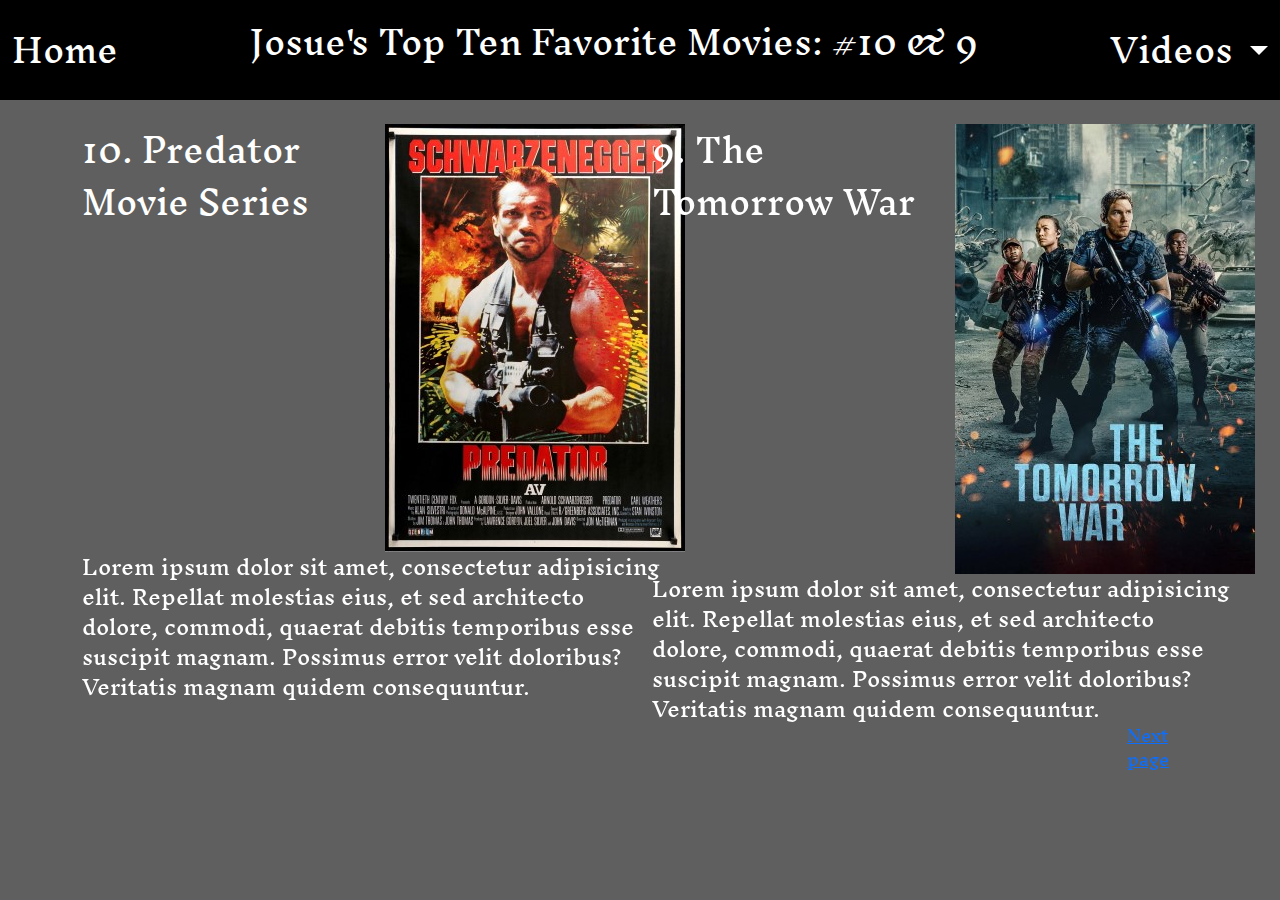
==== pages/pageJ1.html @ 3f0da2c7 "Josue Page 1 layout" ====
<!doctype html>
<html lang="en">

<head>
    <meta charset="utf-8">
    <meta name="viewport" content="width=device-width, initial-scale=1">
    <title>Josue's Top Ten Favorite Movies: #10 & 9</title>
    <link href="https://cdn.jsdelivr.net/npm/bootstrap@5.3.3/dist/css/bootstrap.min.css" rel="stylesheet"
        integrity="sha384-QWTKZyjpPEjISv5WaRU9OFeRpok6YctnYmDr5pNlyT2bRjXh0JMhjY6hW+ALEwIH" crossorigin="anonymous">
    <link rel="stylesheet" href="../style/Jstyles.css">
    <link rel="preconnect" href="https://fonts.googleapis.com">
    <link rel="preconnect" href="https://fonts.gstatic.com" crossorigin>
    <link href="https://fonts.googleapis.com/css2?family=Inknut+Antiqua:wght@300;400;500;600;700;800;900&display=swap"
        rel="stylesheet">
</head>

<body class="inknut-antiqua-regular">
    <nav class="navbar">
        <div class="container-fluid medium-font">
            <a class="nav-link active white-font" href="/index.html">Home</a>

            <p class="white-font ">Josue's Top Ten Favorite Movies: #10 & 9</p>

            <a class="nav-link dropdown-toggle white-font" href="#" role="button" data-bs-toggle="dropdown"
                aria-expanded="false">Videos
            </a>
            <ul class="dropdown-menu dropdown-menu-end">
                <li><a class="dropdown-item" href="https://youtu.be/-B8uBJCnwyw">Predator 2</a></li>
                <li><a class="dropdown-item" href="https://youtu.be/uzqYqoVoU74">Predators</a></li>
                <li><a class="dropdown-item" href="https://youtu.be/VPI9E-wNK8s">The Predator</a></li>
                <li><a class="dropdown-item" href="https://youtu.be/wZ7LytagKlc">Prey</a></li>
                <li>
                    <hr class="dropdown-divider">
                </li>
                <li><a class="dropdown-item" href="https://youtu.be/Cld40qD7HcY">Alien vs Predator</a></li>
                <li><a class="dropdown-item" href="#">Alien vs Predator 2 (No trailer available)</a></li>
            </ul>
            </li>
        </div>
    </nav>

    <br>

    <div class="container white-font">
        <div class="row">
            <div class="col-6">
                <div class="row item-slot-width">
                    <div class="col-6 medium-font">10. Predator Movie Series </div>
                    <div class="col-6"><img src="../assets/Josue/Predator/Predator Movie Poster 1.jpg"
                            alt="Top half of Predator movie poster." width="300px"></div>
                    <div class="col-6"><iframe width="300px" height="auto"
                            src="https://www.youtube.com/embed/Vo3FmkleTEQ"
                            title="Predator | #TBT Trailer | 20th Century FOX" frameborder="0"
                            allow="accelerometer; autoplay; clipboard-write; encrypted-media; gyroscope; picture-in-picture; web-share"
                            referrerpolicy="strict-origin-when-cross-origin" allowfullscreen></iframe></div>
                    <div class="col-6"><img src="../assets/Josue/Predator/Predator Movie Poster 2.jpg"
                            alt="Bottom half of ___ movie poster." width="300px"></div>
                    <div class="col-12 small-font">Lorem ipsum dolor sit amet, consectetur adipisicing elit. Repellat
                        molestias eius, et sed architecto dolore, commodi, quaerat debitis temporibus esse suscipit
                        magnam. Possimus error velit doloribus? Veritatis magnam quidem consequuntur.</div>
                </div>
            </div>
            <div class="col-6">
                <div class="row item-slot-width">
                    <div class="col-6 medium-font">9. The Tomorrow War</div>
                    <div class="col-6"><img src="../assets/Josue/The Tomorrow War/The Tomorrow War Movie Poster 1.jpg"
                            alt="Top half of ___ movie poster."></div>
                    <div class="col-6"><iframe width="300" height="auto" src="https://www.youtube.com/embed/QPistcpGB8o"
                            title="THE TOMORROW WAR - Official Trailer | Prime Video" frameborder="0"
                            allow="accelerometer; autoplay; clipboard-write; encrypted-media; gyroscope; picture-in-picture; web-share"
                            referrerpolicy="strict-origin-when-cross-origin" allowfullscreen></iframe></div>
                    <div class="col-6"><img src="../assets/Josue/The Tomorrow War/The Tomorrow War Movie Poster 2.jpg"
                            alt="Bottom half of ___ movie poster."></div>
                    <div class="col-12 small-font">Lorem ipsum dolor sit amet, consectetur adipisicing elit. Repellat
                        molestias eius, et sed architecto dolore, commodi, quaerat debitis temporibus esse suscipit
                        magnam. Possimus error velit doloribus? Veritatis magnam quidem consequuntur.</div>
                </div>
            </div>
            <div class="col-12">
                <div class="row">
                    <!-- <div class="col-2"><a href=""></a></div> -->
                    <div class="col-11"></div>
                    <div class="col-1"><a href="./pageJ2.html">Next page</a></div>
                </div>
            </div>
        </div>
    </div>


    <script src="https://cdn.jsdelivr.net/npm/bootstrap@5.3.3/dist/js/bootstrap.bundle.min.js"
        integrity="sha384-YvpcrYf0tY3lHB60NNkmXc5s9fDVZLESaAA55NDzOxhy9GkcIdslK1eN7N6jIeHz"
        crossorigin="anonymous"></script>
</body>

</html>
---- style/Jstyles.css ----
.inknut-antiqua-regular {
  font-family: "Inknut Antiqua", serif;
  font-weight: 400;
  font-style: normal;
}

body {
  background-color: #5f5f5f;
}

.white-font {
  color: white;
}

.white-font:hover {
  color: rgba(255, 255, 255, 0.8);
}

.nav-link {
  color: white;
}


.small-font {
  font-size: 20px;
}

.medium-font {
  font-size: 32px;
  line-height: 52px;
}

.large-font {
  font-size: 128px;
}


nav div {
  height: 100px;
  background-color: black;
  margin-top: -8px;
  margin-bottom: -8px;
}

.item-slot-width {
  width: 606px;
}
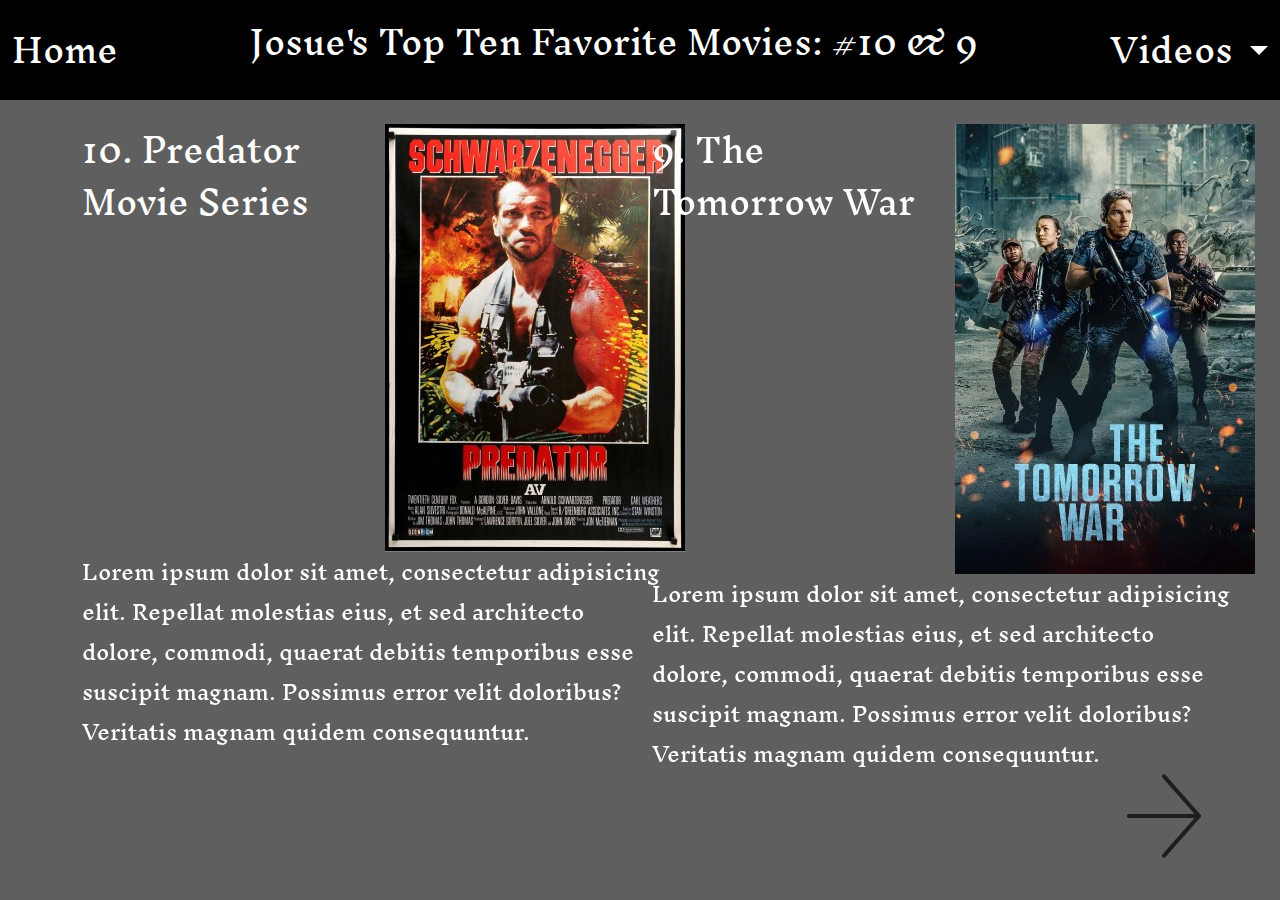
==== commit 6d124599: "Josue Page 2" ====
--- a/pages/pageJ1.html
+++ b/pages/pageJ1.html
@@ -17,14 +17,14 @@
 <body class="inknut-antiqua-regular">
     <nav class="navbar">
         <div class="container-fluid medium-font">
-            <a class="nav-link active white-font" href="/index.html">Home</a>
+            <a class="nav-link active white-font-click" href="/index.html">Home</a>
 
-            <p class="white-font ">Josue's Top Ten Favorite Movies: #10 & 9</p>
+            <p class="white-font">Josue's Top Ten Favorite Movies: #10 & 9</p>
 
-            <a class="nav-link dropdown-toggle white-font" href="#" role="button" data-bs-toggle="dropdown"
+            <a class="nav-link dropdown-toggle white-font-click" href="#" role="button" data-bs-toggle="dropdown"
                 aria-expanded="false">Videos
             </a>
-            <ul class="dropdown-menu dropdown-menu-end">
+            <ul class="dropdown-menu dropdown-menu-end small-font">
                 <li><a class="dropdown-item" href="https://youtu.be/-B8uBJCnwyw">Predator 2</a></li>
                 <li><a class="dropdown-item" href="https://youtu.be/uzqYqoVoU74">Predators</a></li>
                 <li><a class="dropdown-item" href="https://youtu.be/VPI9E-wNK8s">The Predator</a></li>
@@ -45,16 +45,16 @@
         <div class="row">
             <div class="col-6">
                 <div class="row item-slot-width">
-                    <div class="col-6 medium-font">10. Predator Movie Series </div>
+                    <div class="col-6 medium-font">10. Predator Movie Series</div>
                     <div class="col-6"><img src="../assets/Josue/Predator/Predator Movie Poster 1.jpg"
                             alt="Top half of Predator movie poster." width="300px"></div>
-                    <div class="col-6"><iframe width="300px" height="auto"
+                    <div class="col-6"><iframe width="300px" height="168.75px"
                             src="https://www.youtube.com/embed/Vo3FmkleTEQ"
                             title="Predator | #TBT Trailer | 20th Century FOX" frameborder="0"
                             allow="accelerometer; autoplay; clipboard-write; encrypted-media; gyroscope; picture-in-picture; web-share"
                             referrerpolicy="strict-origin-when-cross-origin" allowfullscreen></iframe></div>
                     <div class="col-6"><img src="../assets/Josue/Predator/Predator Movie Poster 2.jpg"
-                            alt="Bottom half of ___ movie poster." width="300px"></div>
+                            alt="Bottom half of Predator movie poster." width="300px"></div>
                     <div class="col-12 small-font">Lorem ipsum dolor sit amet, consectetur adipisicing elit. Repellat
                         molestias eius, et sed architecto dolore, commodi, quaerat debitis temporibus esse suscipit
                         magnam. Possimus error velit doloribus? Veritatis magnam quidem consequuntur.</div>
@@ -64,13 +64,14 @@
                 <div class="row item-slot-width">
                     <div class="col-6 medium-font">9. The Tomorrow War</div>
                     <div class="col-6"><img src="../assets/Josue/The Tomorrow War/The Tomorrow War Movie Poster 1.jpg"
-                            alt="Top half of ___ movie poster."></div>
-                    <div class="col-6"><iframe width="300" height="auto" src="https://www.youtube.com/embed/QPistcpGB8o"
+                            alt="Top half of The Tomorrow War movie poster."></div>
+                    <div class="col-6"><iframe width="300" height="168.75px"
+                            src="https://www.youtube.com/embed/QPistcpGB8o"
                             title="THE TOMORROW WAR - Official Trailer | Prime Video" frameborder="0"
                             allow="accelerometer; autoplay; clipboard-write; encrypted-media; gyroscope; picture-in-picture; web-share"
                             referrerpolicy="strict-origin-when-cross-origin" allowfullscreen></iframe></div>
                     <div class="col-6"><img src="../assets/Josue/The Tomorrow War/The Tomorrow War Movie Poster 2.jpg"
-                            alt="Bottom half of ___ movie poster."></div>
+                            alt="Bottom half of The Tomorrow War movie poster."></div>
                     <div class="col-12 small-font">Lorem ipsum dolor sit amet, consectetur adipisicing elit. Repellat
                         molestias eius, et sed architecto dolore, commodi, quaerat debitis temporibus esse suscipit
                         magnam. Possimus error velit doloribus? Veritatis magnam quidem consequuntur.</div>
@@ -80,11 +81,13 @@
                 <div class="row">
                     <!-- <div class="col-2"><a href=""></a></div> -->
                     <div class="col-11"></div>
-                    <div class="col-1"><a href="./pageJ2.html">Next page</a></div>
+                    <div class="col-1"><a href="./pageJ2.html"><img src="/assets/Josue/Right Arrow.png" alt=""></a></div>
                 </div>
             </div>
         </div>
     </div>
+    
+    <br>
 
 
     <script src="https://cdn.jsdelivr.net/npm/bootstrap@5.3.3/dist/js/bootstrap.bundle.min.js"
--- a/style/Jstyles.css
+++ b/style/Jstyles.css
@@ -8,11 +8,15 @@
   background-color: #5f5f5f;
 }
 
+.white-font-click {
+  color: white;
+}
+
 .white-font {
   color: white;
 }
 
-.white-font:hover {
+.white-font-click:hover {
   color: rgba(255, 255, 255, 0.8);
 }
 
@@ -23,6 +27,7 @@
 
 .small-font {
   font-size: 20px;
+  line-height: 40px;
 }
 
 .medium-font {
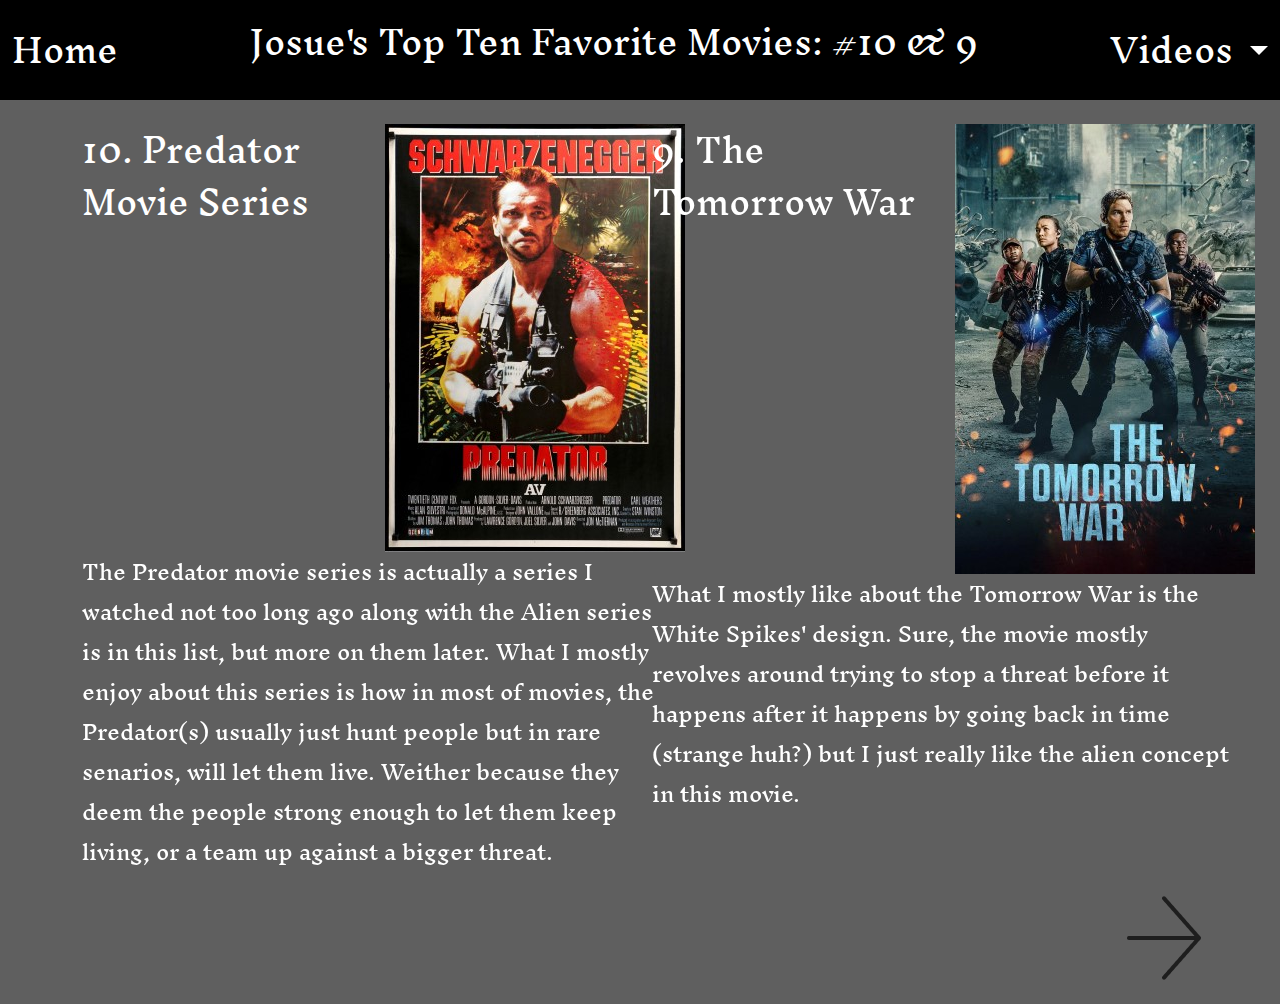
==== commit fd3cf77f: "4 thoughts on movies" ====
--- a/pages/pageJ1.html
+++ b/pages/pageJ1.html
@@ -7,7 +7,7 @@
     <title>Josue's Top Ten Favorite Movies: #10 & 9</title>
     <link href="https://cdn.jsdelivr.net/npm/bootstrap@5.3.3/dist/css/bootstrap.min.css" rel="stylesheet"
         integrity="sha384-QWTKZyjpPEjISv5WaRU9OFeRpok6YctnYmDr5pNlyT2bRjXh0JMhjY6hW+ALEwIH" crossorigin="anonymous">
-    <link rel="stylesheet" href="../style/Jstyles.css">
+    <link rel="stylesheet" href="/style/Jstyles.css">
     <link rel="preconnect" href="https://fonts.googleapis.com">
     <link rel="preconnect" href="https://fonts.gstatic.com" crossorigin>
     <link href="https://fonts.googleapis.com/css2?family=Inknut+Antiqua:wght@300;400;500;600;700;800;900&display=swap"
@@ -35,7 +35,6 @@
                 <li><a class="dropdown-item" href="https://youtu.be/Cld40qD7HcY">Alien vs Predator</a></li>
                 <li><a class="dropdown-item" href="#">Alien vs Predator 2 (No trailer available)</a></li>
             </ul>
-            </li>
         </div>
     </nav>
 
@@ -55,9 +54,7 @@
                             referrerpolicy="strict-origin-when-cross-origin" allowfullscreen></iframe></div>
                     <div class="col-6"><img src="../assets/Josue/Predator/Predator Movie Poster 2.jpg"
                             alt="Bottom half of Predator movie poster." width="300px"></div>
-                    <div class="col-12 small-font">Lorem ipsum dolor sit amet, consectetur adipisicing elit. Repellat
-                        molestias eius, et sed architecto dolore, commodi, quaerat debitis temporibus esse suscipit
-                        magnam. Possimus error velit doloribus? Veritatis magnam quidem consequuntur.</div>
+                    <div class="col-12 small-font">The Predator movie series is actually a series I watched not too long ago along with the Alien series is in this list, but more on them later. What I mostly enjoy about this series is how in most of movies, the Predator(s) usually just hunt people but in rare senarios, will let them live. Weither because they deem the people strong enough to let them keep living, or a team up against a bigger threat.</div>
                 </div>
             </div>
             <div class="col-6">
@@ -72,16 +69,14 @@
                             referrerpolicy="strict-origin-when-cross-origin" allowfullscreen></iframe></div>
                     <div class="col-6"><img src="../assets/Josue/The Tomorrow War/The Tomorrow War Movie Poster 2.jpg"
                             alt="Bottom half of The Tomorrow War movie poster."></div>
-                    <div class="col-12 small-font">Lorem ipsum dolor sit amet, consectetur adipisicing elit. Repellat
-                        molestias eius, et sed architecto dolore, commodi, quaerat debitis temporibus esse suscipit
-                        magnam. Possimus error velit doloribus? Veritatis magnam quidem consequuntur.</div>
+                    <div class="col-12 small-font">What I mostly like about the Tomorrow War is the White Spikes' design. Sure, the movie mostly revolves around trying to stop a threat before it happens after it happens by going back in time (strange huh?) but I just really like the alien concept in this movie.</div>
                 </div>
             </div>
-            <div class="col-12">
+            <div class="col-12 mt-4">
                 <div class="row">
                     <!-- <div class="col-2"><a href=""></a></div> -->
                     <div class="col-11"></div>
-                    <div class="col-1"><a href="./pageJ2.html"><img src="/assets/Josue/Right Arrow.png" alt=""></a></div>
+                    <div class="col-1"><a href="./pageJ2.html"><img src="../assets/Josue/Right Arrow.png" alt="Next page"></a></div>
                 </div>
             </div>
         </div>
